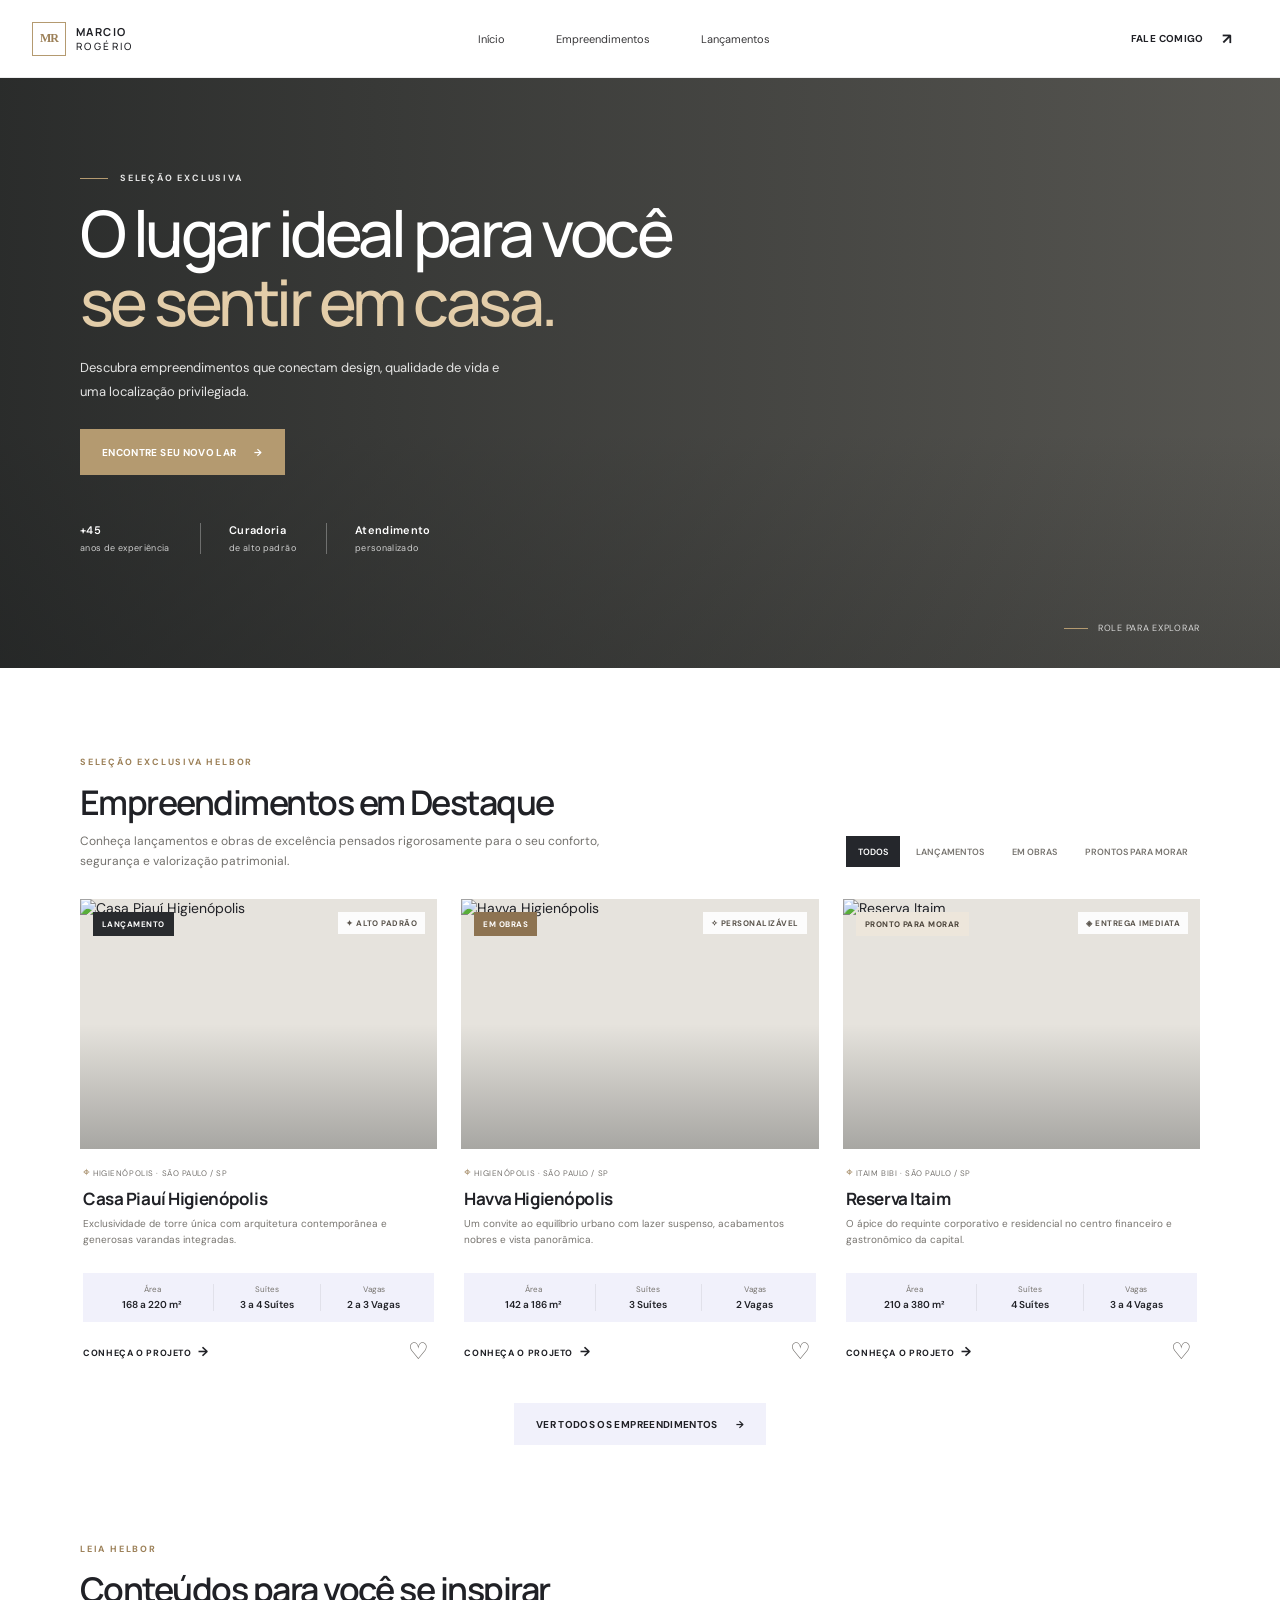
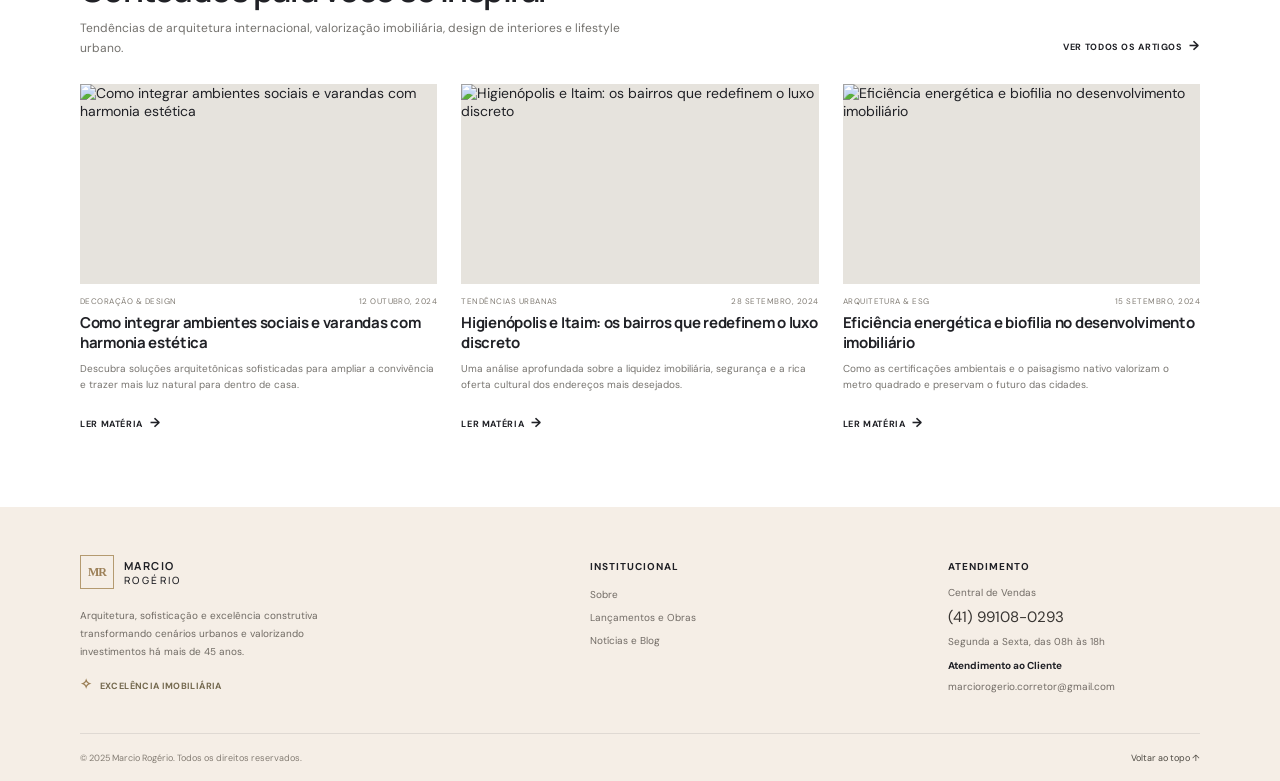
==== index.html @ 7b1092a2 "Site completo com Painel Elementor e Supabase" ====
<!doctype html>
<html lang="pt-BR">
  <head>
    <meta charset="UTF-8">
    <meta name="viewport" content="width=device-width, initial-scale=1">
    <meta name="theme-color" content="#f6f1eb">
    <meta name="description" content="Encontre seu próximo imóvel com Marcio Rogério. Empreendimentos selecionados em Higienópolis, Itaim Bibi e outras regiões de São Paulo.">
    <title>Marcio Rogério | Imóveis que combinam com você</title>
    <link rel="preconnect" href="https://fonts.googleapis.com">
    <link rel="preconnect" href="https://fonts.gstatic.com" crossorigin>
    <link rel="preconnect" href="https://images.unsplash.com">
    <link href="https://fonts.googleapis.com/css2?family=DM+Sans:wght@400;500;600;700&family=Manrope:wght@400;500;600;700;800&display=swap" rel="stylesheet">
    <link rel="stylesheet" href="styles.css">
  </head>
  <body>
    <header class="site-header">
      <div class="header-inner">
        <a class="wordmark" href="#inicio" aria-label="Marcio Rogério — página inicial">
          <span class="wordmark-mark" aria-hidden="true">MR</span>
          <span class="wordmark-name">MARCIO <strong>ROGÉRIO</strong></span>
        </a>
        <button class="menu-toggle" type="button" aria-expanded="false" aria-controls="primary-navigation" aria-label="Abrir menu">
          <span></span><span></span>
        </button>
        <nav class="primary-navigation" id="primary-navigation" aria-label="Navegação principal">
          <a href="#inicio">Início</a>
          <a href="#empreendimentos">Empreendimentos</a>
          <a href="#empreendimentos" data-filter-nav="lancamento">Lançamentos</a>
        </nav>
        <a class="button button-small header-cta" href="https://wa.me/5541991080293" target="_blank" rel="noreferrer">Fale comigo <span aria-hidden="true">↗</span></a>
      </div>
    </header>

    <main>
      <section class="hero" id="inicio" aria-labelledby="hero-title">
        <div class="hero-image" role="img" aria-label="Empreendimento residencial contemporâneo cercado por jardins"></div>
        <div class="hero-shade"></div>
        <div class="hero-content page-width">
          <p class="eyebrow eyebrow-light"><span class="eyebrow-line"></span> SELEÇÃO EXCLUSIVA</p>
          <h1 id="hero-title">O lugar ideal para você <em>se sentir em casa.</em></h1>
          <p class="hero-copy">Descubra empreendimentos que conectam design, qualidade de vida e uma localização privilegiada.</p>
          <a class="button button-gold" href="#empreendimentos">Encontre seu novo lar <span aria-hidden="true">→</span></a>
          <div class="hero-highlights" aria-label="Destaques">
            <span><strong>+45</strong> anos de experiência</span>
            <span><strong>Curadoria</strong> de alto padrão</span>
            <span><strong>Atendimento</strong> personalizado</span>
          </div>
        </div>
        <a class="scroll-cue" href="#empreendimentos"><span></span> Role para explorar</a>
      </section>

      <section class="projects-section section page-width" id="empreendimentos" aria-labelledby="projects-title">
        <div class="section-heading projects-heading">
          <div>
            <p class="eyebrow">SELEÇÃO EXCLUSIVA HELBOR</p>
            <h2 id="projects-title">Empreendimentos em Destaque</h2>
            <p class="section-intro">Conheça lançamentos e obras de excelência pensados rigorosamente para o seu conforto, segurança e valorização patrimonial.</p>
          </div>
          <div class="filter-list" role="group" aria-label="Filtrar empreendimentos">
            <button class="filter-button is-active" type="button" data-filter="todos" aria-pressed="true">Todos</button>
            <button class="filter-button" type="button" data-filter="lancamento" aria-pressed="false">Lançamentos</button>
            <button class="filter-button" type="button" data-filter="obras" aria-pressed="false">Em obras</button>
            <button class="filter-button" type="button" data-filter="pronto" aria-pressed="false">Prontos para morar</button>
          </div>
        </div>

        <div class="project-grid">
          <article class="project-card" data-status="lancamento">
            <a class="project-image-link" href="https://wa.me/5541991080293?text=Quero%20saber%20mais%20sobre%20o%20Casa%20Piaui%20Higienopolis" target="_blank" rel="noreferrer" aria-label="Saiba mais sobre Casa Piauí Higienópolis">
              <img src="https://images.unsplash.com/photo-1545324418-cc1a3fa10c00?auto=format&fit=crop&w=1000&q=85" alt="Fachada de edifício residencial contemporâneo com jardins" loading="lazy">
              <span class="status-tag">Lançamento</span>
              <span class="image-note">✦ Alto padrão</span>
            </a>
            <div class="project-info">
              <p class="location"><span aria-hidden="true">⌖</span> HIGIENÓPOLIS · SÃO PAULO / SP</p>
              <h3>Casa Piauí Higienópolis</h3>
              <p class="project-description">Exclusividade de torre única com arquitetura contemporânea e generosas varandas integradas.</p>
              <dl class="project-stats">
                <div><dt>Área</dt><dd>168 a 220 m²</dd></div>
                <div><dt>Suítes</dt><dd>3 a 4 Suítes</dd></div>
                <div><dt>Vagas</dt><dd>2 a 3 Vagas</dd></div>
              </dl>
              <div class="project-actions">
                <a href="https://wa.me/5541991080293?text=Quero%20conhecer%20o%20Casa%20Piaui%20Higienopolis" target="_blank" rel="noreferrer">Conheça o projeto <span aria-hidden="true">→</span></a>
                <button class="favorite-button" type="button" aria-label="Adicionar Casa Piauí Higienópolis aos favoritos" aria-pressed="false" data-favorite="piaui" data-name="Casa Piauí Higienópolis">♡</button>
              </div>
            </div>
          </article>

          <article class="project-card" data-status="obras">
            <a class="project-image-link" href="https://wa.me/5541991080293?text=Quero%20saber%20mais%20sobre%20o%20Havva%20Higienopolis" target="_blank" rel="noreferrer" aria-label="Saiba mais sobre Havva Higienópolis">
              <img src="https://images.unsplash.com/photo-1486406146926-c627a92ad1ab?auto=format&fit=crop&w=1000&q=85" alt="Edifício residencial de linhas modernas" loading="lazy">
              <span class="status-tag status-tag-dark">Em obras</span>
              <span class="image-note">✧ Personalizável</span>
            </a>
            <div class="project-info">
              <p class="location"><span aria-hidden="true">⌖</span> HIGIENÓPOLIS · SÃO PAULO / SP</p>
              <h3>Havva Higienópolis</h3>
              <p class="project-description">Um convite ao equilíbrio urbano com lazer suspenso, acabamentos nobres e vista panorâmica.</p>
              <dl class="project-stats">
                <div><dt>Área</dt><dd>142 a 186 m²</dd></div>
                <div><dt>Suítes</dt><dd>3 Suítes</dd></div>
                <div><dt>Vagas</dt><dd>2 Vagas</dd></div>
              </dl>
              <div class="project-actions">
                <a href="https://wa.me/5541991080293?text=Quero%20conhecer%20o%20Havva%20Higienopolis" target="_blank" rel="noreferrer">Conheça o projeto <span aria-hidden="true">→</span></a>
                <button class="favorite-button" type="button" aria-label="Adicionar Havva Higienópolis aos favoritos" aria-pressed="false" data-favorite="havva" data-name="Havva Higienópolis">♡</button>
              </div>
            </div>
          </article>

          <article class="project-card" data-status="pronto">
            <a class="project-image-link" href="https://wa.me/5541991080293?text=Quero%20saber%20mais%20sobre%20o%20Reserva%20Itaim" target="_blank" rel="noreferrer" aria-label="Saiba mais sobre Reserva Itaim">
              <img src="https://images.unsplash.com/photo-1448630360428-65456885c650?auto=format&fit=crop&w=1000&q=85" alt="Arquitetura contemporânea de edifícios residenciais" loading="lazy">
              <span class="status-tag status-tag-light">Pronto para morar</span>
              <span class="image-note">◈ Entrega imediata</span>
            </a>
            <div class="project-info">
              <p class="location"><span aria-hidden="true">⌖</span> ITAIM BIBI · SÃO PAULO / SP</p>
              <h3>Reserva Itaim</h3>
              <p class="project-description">O ápice do requinte corporativo e residencial no centro financeiro e gastronômico da capital.</p>
              <dl class="project-stats">
                <div><dt>Área</dt><dd>210 a 380 m²</dd></div>
                <div><dt>Suítes</dt><dd>4 Suítes</dd></div>
                <div><dt>Vagas</dt><dd>3 a 4 Vagas</dd></div>
              </dl>
              <div class="project-actions">
                <a href="https://wa.me/5541991080293?text=Quero%20conhecer%20o%20Reserva%20Itaim" target="_blank" rel="noreferrer">Conheça o projeto <span aria-hidden="true">→</span></a>
                <button class="favorite-button" type="button" aria-label="Adicionar Reserva Itaim aos favoritos" aria-pressed="false" data-favorite="reserva" data-name="Reserva Itaim">♡</button>
              </div>
            </div>
          </article>
        </div>
        <div class="centered-action">
          <a class="button button-pale" href="https://wa.me/5541991080293?text=Quero%20conhecer%20outros%20empreendimentos" target="_blank" rel="noreferrer">Ver todos os empreendimentos <span aria-hidden="true">→</span></a>
        </div>
      </section>

      <section class="editorial-section section page-width" id="conteudos" aria-labelledby="editorial-title">
        <div class="section-heading editorial-heading">
          <div>
            <p class="eyebrow">LEIA HELBOR</p>
            <h2 id="editorial-title">Conteúdos para você se inspirar</h2>
            <p class="section-intro">Tendências de arquitetura internacional, valorização imobiliária, design de interiores e lifestyle urbano.</p>
          </div>
          <a class="text-link" href="#contato">Ver todos os artigos <span aria-hidden="true">→</span></a>
        </div>
        <div class="article-grid">
          <article class="article-card">
            <a class="article-image" href="#contato" aria-label="Leia sobre integração de ambientes">
              <img src="https://images.unsplash.com/photo-1600607687939-ce8a6c25118c?auto=format&fit=crop&w=1000&q=85" alt="Sala de estar elegante e integrada à área externa" loading="lazy">
            </a>
            <div class="article-meta"><span>Decoração &amp; design</span><time datetime="2024-10-12">12 outubro, 2024</time></div>
            <h3><a href="#contato">Como integrar ambientes sociais e varandas com harmonia estética</a></h3>
            <p>Descubra soluções arquitetônicas sofisticadas para ampliar a convivência e trazer mais luz natural para dentro de casa.</p>
            <a class="article-link" href="#contato">Ler matéria <span aria-hidden="true">→</span></a>
          </article>
          <article class="article-card">
            <a class="article-image" href="#contato" aria-label="Leia sobre os bairros de Higienópolis e Itaim">
              <img src="https://images.unsplash.com/photo-1449824913935-59a10b8d2000?auto=format&fit=crop&w=1000&q=85" alt="Rua arborizada em um bairro urbano" loading="lazy">
            </a>
            <div class="article-meta"><span>Tendências urbanas</span><time datetime="2024-09-28">28 setembro, 2024</time></div>
            <h3><a href="#contato">Higienópolis e Itaim: os bairros que redefinem o luxo discreto</a></h3>
            <p>Uma análise aprofundada sobre a liquidez imobiliária, segurança e a rica oferta cultural dos endereços mais desejados.</p>
            <a class="article-link" href="#contato">Ler matéria <span aria-hidden="true">→</span></a>
          </article>
          <article class="article-card">
            <a class="article-image" href="#contato" aria-label="Leia sobre eficiência energética e biofilia">
              <img src="https://images.unsplash.com/photo-1600566753086-00f18fb6b3ea?auto=format&fit=crop&w=1000&q=85" alt="Detalhes de arquitetura contemporânea com materiais naturais" loading="lazy">
            </a>
            <div class="article-meta"><span>Arquitetura &amp; ESG</span><time datetime="2024-09-15">15 setembro, 2024</time></div>
            <h3><a href="#contato">Eficiência energética e biofilia no desenvolvimento imobiliário</a></h3>
            <p>Como as certificações ambientais e o paisagismo nativo valorizam o metro quadrado e preservam o futuro das cidades.</p>
            <a class="article-link" href="#contato">Ler matéria <span aria-hidden="true">→</span></a>
          </article>
        </div>
      </section>
    </main>

    <footer class="site-footer" id="contato">
      <div class="footer-inner page-width">
        <div class="footer-about">
          <a class="wordmark footer-wordmark" href="#inicio">
            <span class="wordmark-mark" aria-hidden="true">MR</span>
            <span class="wordmark-name">MARCIO <strong>ROGÉRIO</strong></span>
          </a>
          <p>Arquitetura, sofisticação e excelência construtiva transformando cenários urbanos e valorizando investimentos há mais de 45 anos.</p>
          <span class="excellence"><span aria-hidden="true">✧</span> Excelência imobiliária</span>
        </div>
        <div class="footer-column">
          <h2>Institucional</h2>
          <a href="#inicio">Sobre</a>
          <a href="#empreendimentos">Lançamentos e Obras</a>
          <a href="#conteudos">Notícias e Blog</a>
        </div>
        <div class="footer-column footer-contact">
          <h2>Atendimento</h2>
          <span>Central de Vendas</span>
          <a class="phone-link" href="tel:+5541991080293">(41) 99108-0293</a>
          <span>Segunda a Sexta, das 08h às 18h</span>
          <strong>Atendimento ao Cliente</strong>
          <a href="mailto:marciorogerio.corretor@gmail.com">marciorogerio.corretor@gmail.com</a>
        </div>
      </div>
      <div class="footer-bottom page-width">
        <span>© 2025 Marcio Rogério. Todos os direitos reservados.</span>
        <a href="#inicio">Voltar ao topo ↑</a>
      </div>
    </footer>
    <script src="data.js"></script>
    <script src="script.js"></script>
  </body>
</html>
---- styles.css ----
:root {
  color-scheme: light;
  --ink: #202126;
  --muted: #73716d;
  --gold: #b49a70;
  --gold-dark: #9c8058;
  --paper: #fff;
  --cream: #f5eee6;
  --pale-blue: #f1f1fb;
  --serif: Georgia, "Times New Roman", serif;
  --sans: "DM Sans", Arial, sans-serif;
  --display: "Manrope", "DM Sans", Arial, sans-serif;
}

* { box-sizing: border-box; }

html { scroll-behavior: smooth; scroll-padding-top: 86px; }

body {
  margin: 0;
  background: var(--paper);
  color: var(--ink);
  font-family: var(--sans);
  font-size: 14px;
  -webkit-font-smoothing: antialiased;
}

img { display: block; width: 100%; }
a { color: inherit; text-decoration: none; }
button { font: inherit; }

.page-width { width: min(1120px, calc(100% - 64px)); margin-inline: auto; }

.site-header {
  position: sticky;
  z-index: 20;
  top: 0;
  height: 78px;
  background: rgba(255, 255, 255, .96);
  border-bottom: 1px solid rgba(32, 33, 38, .08);
  backdrop-filter: blur(14px);
}

.header-inner {
  width: min(1280px, calc(100% - 64px));
  height: 100%;
  margin: 0 auto;
  display: flex;
  align-items: center;
  justify-content: space-between;
  gap: 28px;
}

.wordmark { display: inline-flex; align-items: center; gap: 10px; flex-shrink: 0; }
.wordmark-mark {
  width: 34px;
  height: 34px;
  display: grid;
  place-items: center;
  border: 1px solid var(--gold);
  color: var(--gold-dark);
  font: 600 12px var(--serif);
  letter-spacing: -1px;
}
.wordmark-name { font: 700 11px var(--display); letter-spacing: .13em; }
.wordmark-name strong { display: block; font-size: 10px; font-weight: 500; letter-spacing: .24em; }

.primary-navigation { display: flex; align-items: center; gap: clamp(24px, 4vw, 56px); }
.primary-navigation a {
  color: #39383a;
  font-size: 11px;
  transition: color .2s ease;
}
.primary-navigation a:hover, .footer-column a:hover { color: var(--gold-dark); }

.button {
  min-height: 46px;
  display: inline-flex;
  align-items: center;
  justify-content: center;
  gap: 18px;
  padding: 0 22px;
  font-size: 10px;
  font-weight: 700;
  letter-spacing: .035em;
  text-transform: uppercase;
  transition: background .2s ease, transform .2s ease;
}
.button:hover { transform: translateY(-2px); }
.button-small { min-height: 36px; padding-inline: 16px; }
.button-small span { font-size: 15px; }
.button-gold { background: var(--gold); color: #fff; }
.button-gold:hover { background: var(--gold-dark); }
.button-pale { min-height: 42px; background: var(--pale-blue); color: var(--ink); }
.button-pale:hover { background: #e6e5f3; }
.menu-toggle { display: none; }

.hero {
  min-height: 590px;
  position: relative;
  display: flex;
  align-items: center;
  overflow: hidden;
  background: #5c5b56;
  color: #fff;
}
.hero-image, .hero-shade { position: absolute; inset: 0; }
.hero-image {
  background-image: url("https://images.unsplash.com/photo-1600585154340-be6161a56a0c?auto=format&fit=crop&w=2200&q=90");
  background-size: cover;
  background-position: center 54%;
  transform: scale(1.015);
}
.hero-shade {
  background: linear-gradient(90deg, rgba(20, 23, 24, .69) 0%, rgba(20, 23, 24, .41) 43%, rgba(20, 23, 24, .08) 100%),
    linear-gradient(0deg, rgba(15, 17, 18, .2), transparent 40%);
}
.hero-content { position: relative; z-index: 1; padding-block: 84px 104px; }
.eyebrow {
  margin: 0 0 14px;
  color: var(--gold-dark);
  font-size: 9px;
  font-weight: 700;
  letter-spacing: .2em;
  text-transform: uppercase;
}
.eyebrow-light { color: rgba(255, 255, 255, .88); display: flex; align-items: center; gap: 12px; }
.eyebrow-line { display: inline-block; width: 28px; height: 1px; background: var(--gold); }
.hero h1 {
  max-width: 610px;
  margin: 0;
  font: 500 clamp(42px, 5vw, 64px)/1.08 var(--display);
  letter-spacing: -.055em;
}
.hero h1 em { color: #e3cda9; font-style: normal; }
.hero-copy { max-width: 430px; margin: 20px 0 26px; color: rgba(255, 255, 255, .87); font-size: 13px; line-height: 1.8; }
.hero-highlights { display: flex; gap: 30px; margin-top: 48px; color: rgba(255, 255, 255, .76); font-size: 9px; letter-spacing: .04em; }
.hero-highlights span + span { padding-left: 28px; border-left: 1px solid rgba(255, 255, 255, .3); }
.hero-highlights strong { display: block; margin-bottom: 5px; color: #fff; font-size: 11px; font-weight: 600; }
.scroll-cue {
  position: absolute;
  right: max(32px, calc((100% - 1120px) / 2));
  bottom: 34px;
  display: flex;
  align-items: center;
  gap: 10px;
  color: rgba(255, 255, 255, .78);
  font-size: 9px;
  letter-spacing: .08em;
  text-transform: uppercase;
}
.scroll-cue span { width: 24px; height: 1px; background: var(--gold); }

.section { padding-block: 88px; }
.section-heading { display: flex; align-items: end; justify-content: space-between; gap: 32px; }
.section-heading h2 { margin: 0; font: 600 clamp(26px, 3vw, 34px)/1.2 var(--display); letter-spacing: -.045em; }
.section-intro { max-width: 550px; margin: 9px 0 0; color: var(--muted); font-size: 12px; line-height: 1.65; }
.filter-list { display: flex; align-items: center; gap: 4px; padding-bottom: 4px; }
.filter-button {
  min-height: 31px;
  padding: 0 12px;
  border: 0;
  background: transparent;
  color: #77746f;
  cursor: pointer;
  font-size: 9px;
  font-weight: 600;
  text-transform: uppercase;
  white-space: nowrap;
}
.filter-button:hover { color: var(--ink); }
.filter-button.is-active { background: #25272c; color: #fff; }

.project-grid { display: grid; grid-template-columns: repeat(3, minmax(0, 1fr)); gap: 24px; margin-top: 28px; }
.project-card { min-width: 0; }
.project-card[hidden] { display: none; }
.project-image-link {
  height: 250px;
  position: relative;
  display: block;
  overflow: hidden;
  background: #e6e3dd;
}
.project-image-link::after { position: absolute; inset: 50% 0 0; content: ""; background: linear-gradient(0deg, rgba(14, 17, 19, .29), transparent); }
.project-image-link img { height: 100%; object-fit: cover; transition: transform .6s cubic-bezier(.2, .65, .3, 1); }
.project-image-link:hover img { transform: scale(1.055); }
.status-tag, .image-note { position: absolute; z-index: 1; top: 13px; font-size: 8px; font-weight: 700; letter-spacing: .06em; text-transform: uppercase; }
.status-tag { left: 13px; padding: 7px 9px; background: #292b2e; color: #fff; }
.status-tag-dark { background: #8d7351; }
.status-tag-light { background: #ede6db; color: #4a433a; }
.image-note { right: 12px; padding: 6px 8px; background: rgba(255,255,255,.9); color: #5b554d; }
.project-info { padding: 15px 3px 0; }
.location { margin: 0 0 7px; color: #76736f; font-size: 8px; letter-spacing: .07em; }
.location span { color: var(--gold-dark); font-size: 12px; }
.project-info h3 { margin: 0; font: 700 17px var(--display); letter-spacing: -.025em; }
.project-description { min-height: 42px; margin: 6px 0 15px; color: #77746f; font-size: 10px; line-height: 1.55; }
.project-stats { display: grid; grid-template-columns: 1.15fr 1fr 1fr; margin: 0; padding: 11px 8px; background: var(--pale-blue); text-align: center; }
.project-stats div + div { border-left: 1px solid rgba(32,33,38,.08); }
.project-stats dt { margin-bottom: 4px; color: #77746f; font-size: 8px; }
.project-stats dd { margin: 0; font-size: 10px; font-weight: 600; }
.project-actions { display: flex; align-items: center; justify-content: space-between; margin-top: 13px; }
.project-actions a, .article-link, .text-link { font-size: 9px; font-weight: 700; letter-spacing: .07em; text-transform: uppercase; }
.project-actions a span, .article-link span, .text-link span { padding-left: 4px; font-size: 13px; }
.favorite-button { width: 32px; height: 32px; border: 0; background: transparent; color: #66625e; cursor: pointer; font-size: 23px; line-height: 1; }
.favorite-button[aria-pressed="true"] { color: #a25c50; }
.centered-action { display: flex; justify-content: center; margin-top: 36px; }

.editorial-section { padding-top: 10px; padding-bottom: 76px; }
.editorial-heading { align-items: end; margin-bottom: 25px; }
.text-link { flex: 0 0 auto; padding-bottom: 5px; }
.article-grid { display: grid; grid-template-columns: repeat(3, minmax(0, 1fr)); gap: 24px; }
.article-image { height: 200px; display: block; overflow: hidden; background: #e6e3dd; }
.article-image img { height: 100%; object-fit: cover; transition: transform .6s cubic-bezier(.2, .65, .3, 1); }
.article-image:hover img { transform: scale(1.05); }
.article-meta { display: flex; justify-content: space-between; gap: 12px; margin: 12px 0 7px; color: #817c74; font-size: 8px; letter-spacing: .06em; text-transform: uppercase; }
.article-card h3 { margin: 0; font: 700 15px/1.35 var(--display); letter-spacing: -.02em; }
.article-card > p { min-height: 39px; margin: 8px 0 10px; color: #77746f; font-size: 10px; line-height: 1.6; }
.article-link { display: inline-block; margin-top: 4px; }

.site-footer { background: var(--cream); }
.footer-inner { display: grid; grid-template-columns: 1.4fr .8fr 1fr; gap: 14%; padding-block: 48px 40px; }
.footer-about { max-width: 290px; }
.footer-wordmark { margin-bottom: 18px; }
.footer-about > p { margin: 0 0 14px; color: #6f6a63; font-size: 10px; line-height: 1.8; }
.excellence { color: #74694f; font-size: 9px; font-weight: 700; letter-spacing: .04em; text-transform: uppercase; }
.excellence span { margin-right: 5px; color: var(--gold-dark); font-size: 14px; }
.footer-column { display: flex; flex-direction: column; align-items: flex-start; gap: 10px; color: #716b65; font-size: 10px; }
.footer-column h2 { margin: 5px 0 5px; color: var(--ink); font: 700 10px var(--sans); letter-spacing: .1em; text-transform: uppercase; }
.footer-column a, .footer-column strong { font-size: 10px; }
.footer-contact { gap: 8px; }
.footer-contact strong { margin-top: 3px; color: var(--ink); }
.footer-contact .phone-link { color: #393633; font-size: 15px; }
.footer-bottom { min-height: 48px; display: flex; justify-content: space-between; align-items: center; border-top: 1px solid rgba(32,33,38,.1); color: #847d74; font-size: 9px; }
.footer-bottom a { color: #4d4942; }

@media (max-width: 900px) {
  .page-width, .header-inner { width: min(100% - 48px, 720px); }
  .hero { min-height: 550px; }
  .section { padding-block: 68px; }
  .section-heading { align-items: flex-start; flex-direction: column; gap: 20px; }
  .filter-list { max-width: 100%; overflow-x: auto; padding-bottom: 8px; }
  .project-grid, .article-grid { gap: 18px; }
  .project-image-link { height: 205px; }
  .project-info h3 { font-size: 15px; }
  .project-stats { grid-template-columns: 1fr; gap: 7px; text-align: left; }
  .project-stats div { display: flex; justify-content: space-between; gap: 8px; }
  .project-stats div + div { border: 0; }
  .project-stats dt, .project-stats dd { margin: 0; font-size: 9px; }
  .article-image { height: 160px; }
  .footer-inner { gap: 8%; }
}

@media (max-width: 620px) {
  html { scroll-padding-top: 70px; }
  .page-width, .header-inner { width: calc(100% - 40px); }
  .site-header { height: 68px; }
  .header-inner { gap: 12px; }
  .wordmark-mark { width: 31px; height: 31px; }
  .wordmark-name { font-size: 10px; }
  .wordmark-name strong { font-size: 9px; }
  .menu-toggle {
    width: 38px;
    height: 38px;
    display: flex;
    flex-direction: column;
    justify-content: center;
    gap: 6px;
    margin-left: auto;
    padding: 8px;
    border: 1px solid #e8e4de;
    background: transparent;
    cursor: pointer;
  }
  .menu-toggle span { height: 1px; width: 100%; background: var(--ink); }
  .primary-navigation {
    position: absolute;
    top: 68px;
    left: 0;
    right: 0;
    display: none;
    flex-direction: column;
    align-items: stretch;
    gap: 0;
    padding: 8px 20px 18px;
    background: #fff;
    border-bottom: 1px solid #ece8e2;
  }
  .primary-navigation.is-open { display: flex; }
  .primary-navigation a { padding: 13px 0; border-top: 1px solid #f0ede8; }
  .header-cta { min-height: 34px; padding-inline: 11px; font-size: 8px; }
  .hero { min-height: 600px; align-items: flex-end; }
  .hero-image { background-position: 58% center; }
  .hero-shade { background: linear-gradient(0deg, rgba(20,23,24,.82), rgba(20,23,24,.29) 78%, rgba(20,23,24,.1)); }
  .hero-content { padding-block: 0 105px; }
  .hero h1 { font-size: clamp(40px, 11vw, 54px); }
  .hero-copy { max-width: 340px; font-size: 12px; }
  .hero-highlights { gap: 12px; margin-top: 32px; }
  .hero-highlights span { font-size: 8px; }
  .hero-highlights span + span { padding-left: 12px; }
  .hero-highlights strong { font-size: 9px; }
  .scroll-cue { display: none; }
  .section { padding-block: 58px; }
  .section-heading h2 { font-size: 27px; }
  .section-intro { font-size: 11px; }
  .filter-list { width: calc(100vw - 20px); margin-right: -20px; }
  .project-grid, .article-grid { grid-template-columns: 1fr; gap: 34px; }
  .project-image-link { height: clamp(220px, 65vw, 340px); }
  .project-info h3 { font-size: 18px; }
  .project-description { min-height: 0; }
  .project-stats { grid-template-columns: repeat(3, minmax(0, 1fr)); text-align: center; }
  .project-stats div { display: block; }
  .project-stats div + div { border-left: 1px solid rgba(32,33,38,.08); }
  .project-stats dt { margin-bottom: 4px; }
  .article-image { height: clamp(220px, 62vw, 340px); }
  .article-card h3 { font-size: 17px; }
  .article-card > p { min-height: 0; font-size: 11px; }
  .editorial-section { padding-top: 4px; }
  .editorial-heading { gap: 13px; }
  .footer-inner { grid-template-columns: 1fr 1fr; gap: 32px 20px; padding-block: 40px 30px; }
  .footer-about { grid-column: 1 / -1; max-width: 360px; }
  .footer-contact { grid-column: 1 / -1; }
  .footer-bottom { min-height: 58px; gap: 16px; font-size: 8px; }
}

@media (prefers-reduced-motion: reduce) {
  *, *::before, *::after { scroll-behavior: auto !important; transition-duration: .01ms !important; }
}
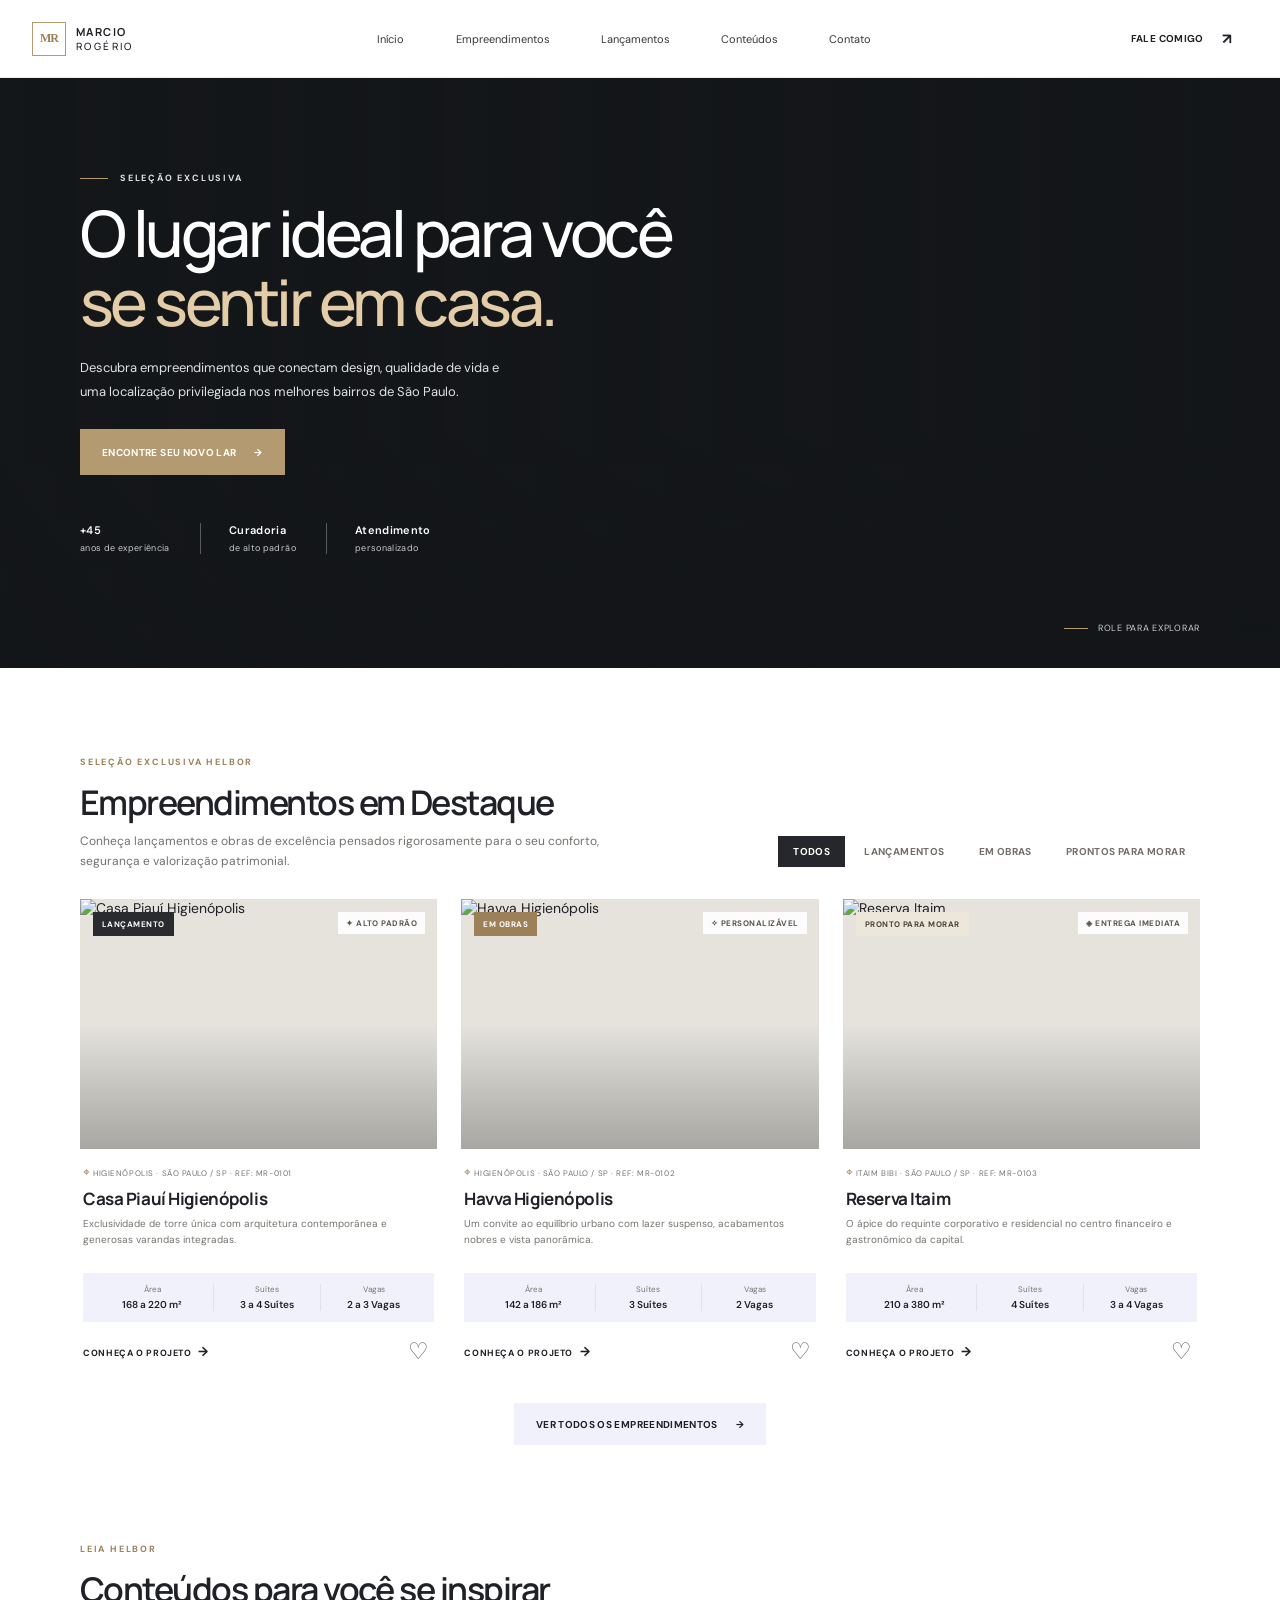
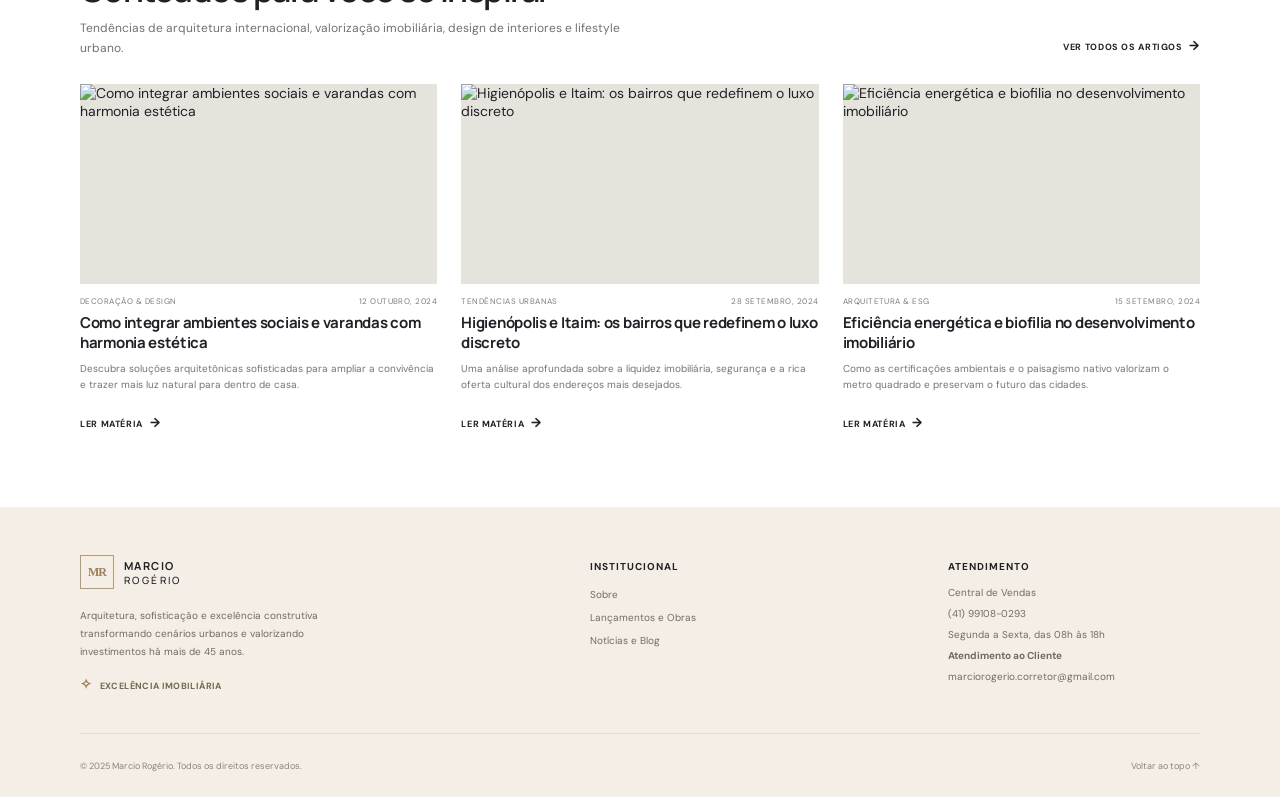
==== commit 34ba339b: "Atualizacao do site e painel administrativo" ====
--- a/index.html
+++ b/index.html
@@ -11,6 +11,8 @@
     <link rel="preconnect" href="https://images.unsplash.com">
     <link href="https://fonts.googleapis.com/css2?family=DM+Sans:wght@400;500;600;700&family=Manrope:wght@400;500;600;700;800&display=swap" rel="stylesheet">
     <link rel="stylesheet" href="styles.css">
+    <!-- CSS Custom Properties Injetadas Dinamicamente -->
+    <style id="mrj-dynamic-theme"></style>
   </head>
   <body>
     <header class="site-header">
@@ -26,21 +28,26 @@
           <a href="#inicio">Início</a>
           <a href="#empreendimentos">Empreendimentos</a>
           <a href="#empreendimentos" data-filter-nav="lancamento">Lançamentos</a>
+          <a href="#conteudos">Conteúdos</a>
+          <a href="#contato">Contato</a>
         </nav>
         <a class="button button-small header-cta" href="https://wa.me/5541991080293" target="_blank" rel="noreferrer">Fale comigo <span aria-hidden="true">↗</span></a>
       </div>
     </header>
 
     <main>
+      <!-- HERO MULTIMÍDIA COM SUPORTE A IMAGEM, VÍDEO LOCAL E YOUTUBE/VIMEO -->
       <section class="hero" id="inicio" aria-labelledby="hero-title">
-        <div class="hero-image" role="img" aria-label="Empreendimento residencial contemporâneo cercado por jardins"></div>
-        <div class="hero-shade"></div>
+        <div class="hero-media-container" id="hero-media-container">
+          <div class="hero-image" id="hero-image" role="img" aria-label="Fachada de empreendimento de alto padrão"></div>
+        </div>
+        <div class="hero-shade" id="hero-shade"></div>
         <div class="hero-content page-width">
-          <p class="eyebrow eyebrow-light"><span class="eyebrow-line"></span> SELEÇÃO EXCLUSIVA</p>
+          <p class="eyebrow eyebrow-light"><span class="eyebrow-line"></span> <span id="hero-eyebrow-text">SELEÇÃO EXCLUSIVA</span></p>
           <h1 id="hero-title">O lugar ideal para você <em>se sentir em casa.</em></h1>
-          <p class="hero-copy">Descubra empreendimentos que conectam design, qualidade de vida e uma localização privilegiada.</p>
-          <a class="button button-gold" href="#empreendimentos">Encontre seu novo lar <span aria-hidden="true">→</span></a>
-          <div class="hero-highlights" aria-label="Destaques">
+          <p class="hero-copy" id="hero-copy">Descubra empreendimentos que conectam design, qualidade de vida e uma localização privilegiada.</p>
+          <a class="button button-gold" id="hero-cta-btn" href="#empreendimentos">Encontre seu novo lar <span aria-hidden="true">→</span></a>
+          <div class="hero-highlights" id="hero-highlights" aria-label="Destaques">
             <span><strong>+45</strong> anos de experiência</span>
             <span><strong>Curadoria</strong> de alto padrão</span>
             <span><strong>Atendimento</strong> personalizado</span>
@@ -64,75 +71,11 @@
           </div>
         </div>
 
-        <div class="project-grid">
-          <article class="project-card" data-status="lancamento">
-            <a class="project-image-link" href="https://wa.me/5541991080293?text=Quero%20saber%20mais%20sobre%20o%20Casa%20Piaui%20Higienopolis" target="_blank" rel="noreferrer" aria-label="Saiba mais sobre Casa Piauí Higienópolis">
-              <img src="https://images.unsplash.com/photo-1545324418-cc1a3fa10c00?auto=format&fit=crop&w=1000&q=85" alt="Fachada de edifício residencial contemporâneo com jardins" loading="lazy">
-              <span class="status-tag">Lançamento</span>
-              <span class="image-note">✦ Alto padrão</span>
-            </a>
-            <div class="project-info">
-              <p class="location"><span aria-hidden="true">⌖</span> HIGIENÓPOLIS · SÃO PAULO / SP</p>
-              <h3>Casa Piauí Higienópolis</h3>
-              <p class="project-description">Exclusividade de torre única com arquitetura contemporânea e generosas varandas integradas.</p>
-              <dl class="project-stats">
-                <div><dt>Área</dt><dd>168 a 220 m²</dd></div>
-                <div><dt>Suítes</dt><dd>3 a 4 Suítes</dd></div>
-                <div><dt>Vagas</dt><dd>2 a 3 Vagas</dd></div>
-              </dl>
-              <div class="project-actions">
-                <a href="https://wa.me/5541991080293?text=Quero%20conhecer%20o%20Casa%20Piaui%20Higienopolis" target="_blank" rel="noreferrer">Conheça o projeto <span aria-hidden="true">→</span></a>
-                <button class="favorite-button" type="button" aria-label="Adicionar Casa Piauí Higienópolis aos favoritos" aria-pressed="false" data-favorite="piaui" data-name="Casa Piauí Higienópolis">♡</button>
-              </div>
-            </div>
-          </article>
-
-          <article class="project-card" data-status="obras">
-            <a class="project-image-link" href="https://wa.me/5541991080293?text=Quero%20saber%20mais%20sobre%20o%20Havva%20Higienopolis" target="_blank" rel="noreferrer" aria-label="Saiba mais sobre Havva Higienópolis">
-              <img src="https://images.unsplash.com/photo-1486406146926-c627a92ad1ab?auto=format&fit=crop&w=1000&q=85" alt="Edifício residencial de linhas modernas" loading="lazy">
-              <span class="status-tag status-tag-dark">Em obras</span>
-              <span class="image-note">✧ Personalizável</span>
-            </a>
-            <div class="project-info">
-              <p class="location"><span aria-hidden="true">⌖</span> HIGIENÓPOLIS · SÃO PAULO / SP</p>
-              <h3>Havva Higienópolis</h3>
-              <p class="project-description">Um convite ao equilíbrio urbano com lazer suspenso, acabamentos nobres e vista panorâmica.</p>
-              <dl class="project-stats">
-                <div><dt>Área</dt><dd>142 a 186 m²</dd></div>
-                <div><dt>Suítes</dt><dd>3 Suítes</dd></div>
-                <div><dt>Vagas</dt><dd>2 Vagas</dd></div>
-              </dl>
-              <div class="project-actions">
-                <a href="https://wa.me/5541991080293?text=Quero%20conhecer%20o%20Havva%20Higienopolis" target="_blank" rel="noreferrer">Conheça o projeto <span aria-hidden="true">→</span></a>
-                <button class="favorite-button" type="button" aria-label="Adicionar Havva Higienópolis aos favoritos" aria-pressed="false" data-favorite="havva" data-name="Havva Higienópolis">♡</button>
-              </div>
-            </div>
-          </article>
-
-          <article class="project-card" data-status="pronto">
-            <a class="project-image-link" href="https://wa.me/5541991080293?text=Quero%20saber%20mais%20sobre%20o%20Reserva%20Itaim" target="_blank" rel="noreferrer" aria-label="Saiba mais sobre Reserva Itaim">
-              <img src="https://images.unsplash.com/photo-1448630360428-65456885c650?auto=format&fit=crop&w=1000&q=85" alt="Arquitetura contemporânea de edifícios residenciais" loading="lazy">
-              <span class="status-tag status-tag-light">Pronto para morar</span>
-              <span class="image-note">◈ Entrega imediata</span>
-            </a>
-            <div class="project-info">
-              <p class="location"><span aria-hidden="true">⌖</span> ITAIM BIBI · SÃO PAULO / SP</p>
-              <h3>Reserva Itaim</h3>
-              <p class="project-description">O ápice do requinte corporativo e residencial no centro financeiro e gastronômico da capital.</p>
-              <dl class="project-stats">
-                <div><dt>Área</dt><dd>210 a 380 m²</dd></div>
-                <div><dt>Suítes</dt><dd>4 Suítes</dd></div>
-                <div><dt>Vagas</dt><dd>3 a 4 Vagas</dd></div>
-              </dl>
-              <div class="project-actions">
-                <a href="https://wa.me/5541991080293?text=Quero%20conhecer%20o%20Reserva%20Itaim" target="_blank" rel="noreferrer">Conheça o projeto <span aria-hidden="true">→</span></a>
-                <button class="favorite-button" type="button" aria-label="Adicionar Reserva Itaim aos favoritos" aria-pressed="false" data-favorite="reserva" data-name="Reserva Itaim">♡</button>
-              </div>
-            </div>
-          </article>
+        <div class="project-grid" id="projects-container">
+          <!-- Renderizado dinamicamente via script.js -->
         </div>
         <div class="centered-action">
-          <a class="button button-pale" href="https://wa.me/5541991080293?text=Quero%20conhecer%20outros%20empreendimentos" target="_blank" rel="noreferrer">Ver todos os empreendimentos <span aria-hidden="true">→</span></a>
+          <a class="button button-pale" id="btn-more-projects" href="https://wa.me/5541991080293?text=Quero%20conhecer%20outros%20empreendimentos" target="_blank" rel="noreferrer">Ver todos os empreendimentos <span aria-hidden="true">→</span></a>
         </div>
       </section>
 
@@ -145,34 +88,8 @@
           </div>
           <a class="text-link" href="#contato">Ver todos os artigos <span aria-hidden="true">→</span></a>
         </div>
-        <div class="article-grid">
-          <article class="article-card">
-            <a class="article-image" href="#contato" aria-label="Leia sobre integração de ambientes">
-              <img src="https://images.unsplash.com/photo-1600607687939-ce8a6c25118c?auto=format&fit=crop&w=1000&q=85" alt="Sala de estar elegante e integrada à área externa" loading="lazy">
-            </a>
-            <div class="article-meta"><span>Decoração &amp; design</span><time datetime="2024-10-12">12 outubro, 2024</time></div>
-            <h3><a href="#contato">Como integrar ambientes sociais e varandas com harmonia estética</a></h3>
-            <p>Descubra soluções arquitetônicas sofisticadas para ampliar a convivência e trazer mais luz natural para dentro de casa.</p>
-            <a class="article-link" href="#contato">Ler matéria <span aria-hidden="true">→</span></a>
-          </article>
-          <article class="article-card">
-            <a class="article-image" href="#contato" aria-label="Leia sobre os bairros de Higienópolis e Itaim">
-              <img src="https://images.unsplash.com/photo-1449824913935-59a10b8d2000?auto=format&fit=crop&w=1000&q=85" alt="Rua arborizada em um bairro urbano" loading="lazy">
-            </a>
-            <div class="article-meta"><span>Tendências urbanas</span><time datetime="2024-09-28">28 setembro, 2024</time></div>
-            <h3><a href="#contato">Higienópolis e Itaim: os bairros que redefinem o luxo discreto</a></h3>
-            <p>Uma análise aprofundada sobre a liquidez imobiliária, segurança e a rica oferta cultural dos endereços mais desejados.</p>
-            <a class="article-link" href="#contato">Ler matéria <span aria-hidden="true">→</span></a>
-          </article>
-          <article class="article-card">
-            <a class="article-image" href="#contato" aria-label="Leia sobre eficiência energética e biofilia">
-              <img src="https://images.unsplash.com/photo-1600566753086-00f18fb6b3ea?auto=format&fit=crop&w=1000&q=85" alt="Detalhes de arquitetura contemporânea com materiais naturais" loading="lazy">
-            </a>
-            <div class="article-meta"><span>Arquitetura &amp; ESG</span><time datetime="2024-09-15">15 setembro, 2024</time></div>
-            <h3><a href="#contato">Eficiência energética e biofilia no desenvolvimento imobiliário</a></h3>
-            <p>Como as certificações ambientais e o paisagismo nativo valorizam o metro quadrado e preservam o futuro das cidades.</p>
-            <a class="article-link" href="#contato">Ler matéria <span aria-hidden="true">→</span></a>
-          </article>
+        <div class="article-grid" id="articles-container">
+          <!-- Renderizado dinamicamente via script.js -->
         </div>
       </section>
     </main>
@@ -199,7 +116,7 @@
           <a class="phone-link" href="tel:+5541991080293">(41) 99108-0293</a>
           <span>Segunda a Sexta, das 08h às 18h</span>
           <strong>Atendimento ao Cliente</strong>
-          <a href="mailto:marciorogerio.corretor@gmail.com">marciorogerio.corretor@gmail.com</a>
+          <a class="email-link" href="mailto:marciorogerio.corretor@gmail.com">marciorogerio.corretor@gmail.com</a>
         </div>
       </div>
       <div class="footer-bottom page-width">
@@ -207,6 +124,7 @@
         <a href="#inicio">Voltar ao topo ↑</a>
       </div>
     </footer>
+
     <script src="data.js"></script>
     <script src="script.js"></script>
   </body>
--- a/styles.css
+++ b/styles.css
@@ -1,11 +1,20 @@
 :root {
   color-scheme: light;
-  --ink: #202126;
-  --muted: #73716d;
-  --gold: #b49a70;
-  --gold-dark: #9c8058;
+  --primary-color: #b49a70;
+  --primary-hover: #9c8058;
+  --header-bg: rgba(255, 255, 255, 0.96);
+  --footer-bg: #f5eee6;
+  --text-primary: #202126;
+  --text-secondary: #73716d;
+  --hero-overlay-opacity: 0.45;
+
+  /* Aliases para compatibilidade */
+  --ink: var(--text-primary);
+  --muted: var(--text-secondary);
+  --gold: var(--primary-color);
+  --gold-dark: var(--primary-hover);
   --paper: #fff;
-  --cream: #f5eee6;
+  --cream: var(--footer-bg);
   --pale-blue: #f1f1fb;
   --serif: Georgia, "Times New Roman", serif;
   --sans: "DM Sans", Arial, sans-serif;
@@ -36,9 +45,10 @@
   z-index: 20;
   top: 0;
   height: 78px;
-  background: rgba(255, 255, 255, .96);
+  background: var(--header-bg);
   border-bottom: 1px solid rgba(32, 33, 38, .08);
   backdrop-filter: blur(14px);
+  transition: background 0.3s ease;
 }
 
 .header-inner {
@@ -95,27 +105,81 @@
 .button-pale:hover { background: #e6e5f3; }
 .menu-toggle { display: none; }
 
+/* ==========================================================================
+   HERO SECTION MULTIMÍDIA (IMAGEM, VÍDEO LOCAL OU EMBED YOUTUBE/VIMEO)
+   ========================================================================== */
 .hero {
   min-height: 590px;
   position: relative;
   display: flex;
   align-items: center;
   overflow: hidden;
-  background: #5c5b56;
+  background: #14161a;
   color: #fff;
 }
-.hero-image, .hero-shade { position: absolute; inset: 0; }
+
+.hero-media-container {
+  position: absolute;
+  inset: 0;
+  width: 100%;
+  height: 100%;
+  overflow: hidden;
+  z-index: 0;
+}
+
 .hero-image {
-  background-image: url("https://images.unsplash.com/photo-1600585154340-be6161a56a0c?auto=format&fit=crop&w=2200&q=90");
+  position: absolute;
+  inset: 0;
+  width: 100%;
+  height: 100%;
   background-size: cover;
   background-position: center 54%;
   transform: scale(1.015);
-}
+  transition: opacity 0.5s ease;
+}
+
+.hero-video {
+  position: absolute;
+  inset: 0;
+  width: 100%;
+  height: 100%;
+  object-fit: cover;
+  pointer-events: none;
+}
+
+.hero-embed-wrapper {
+  position: absolute;
+  inset: 0;
+  width: 100%;
+  height: 100%;
+  overflow: hidden;
+  pointer-events: none;
+}
+
+.hero-embed-wrapper iframe {
+  width: 100vw;
+  height: 56.25vw; /* 16:9 */
+  min-height: 100vh;
+  min-width: 177.77vh; /* 16:9 */
+  position: absolute;
+  top: 50%;
+  left: 50%;
+  transform: translate(-50%, -50%);
+  pointer-events: none;
+  border: none;
+}
+
 .hero-shade {
-  background: linear-gradient(90deg, rgba(20, 23, 24, .69) 0%, rgba(20, 23, 24, .41) 43%, rgba(20, 23, 24, .08) 100%),
-    linear-gradient(0deg, rgba(15, 17, 18, .2), transparent 40%);
-}
-.hero-content { position: relative; z-index: 1; padding-block: 84px 104px; }
+  position: absolute;
+  inset: 0;
+  background: linear-gradient(90deg, rgba(20, 23, 24, .75) 0%, rgba(20, 23, 24, .45) 43%, rgba(20, 23, 24, .15) 100%),
+    linear-gradient(0deg, rgba(15, 17, 18, .3), transparent 40%);
+  opacity: var(--hero-overlay-opacity, 0.45);
+  transition: opacity 0.3s ease;
+  z-index: 1;
+}
+
+.hero-content { position: relative; z-index: 2; padding-block: 84px 104px; }
 .eyebrow {
   margin: 0 0 14px;
   color: var(--gold-dark);
@@ -148,9 +212,13 @@
   font-size: 9px;
   letter-spacing: .08em;
   text-transform: uppercase;
+  z-index: 2;
 }
 .scroll-cue span { width: 24px; height: 1px; background: var(--gold); }
 
+/* ==========================================================================
+   SEÇÕES & CARDS DE IMÓVEIS
+   ========================================================================== */
 .section { padding-block: 88px; }
 .section-heading { display: flex; align-items: end; justify-content: space-between; gap: 32px; }
 .section-heading h2 { margin: 0; font: 600 clamp(26px, 3vw, 34px)/1.2 var(--display); letter-spacing: -.045em; }
@@ -158,15 +226,16 @@
 .filter-list { display: flex; align-items: center; gap: 4px; padding-bottom: 4px; }
 .filter-button {
   min-height: 31px;
-  padding: 0 12px;
-  border: 0;
+  padding: 0 14px;
   background: transparent;
-  color: #77746f;
+  border: 1px solid transparent;
+  color: #726e68;
+  font-size: 10px;
+  font-weight: 700;
+  letter-spacing: .04em;
+  text-transform: uppercase;
   cursor: pointer;
-  font-size: 9px;
-  font-weight: 600;
-  text-transform: uppercase;
-  white-space: nowrap;
+  transition: all .2s ease;
 }
 .filter-button:hover { color: var(--ink); }
 .filter-button.is-active { background: #25272c; color: #fff; }
@@ -186,7 +255,7 @@
 .project-image-link:hover img { transform: scale(1.055); }
 .status-tag, .image-note { position: absolute; z-index: 1; top: 13px; font-size: 8px; font-weight: 700; letter-spacing: .06em; text-transform: uppercase; }
 .status-tag { left: 13px; padding: 7px 9px; background: #292b2e; color: #fff; }
-.status-tag-dark { background: #8d7351; }
+.status-tag-dark { background: var(--gold-dark); }
 .status-tag-light { background: #ede6db; color: #4a433a; }
 .image-note { right: 12px; padding: 6px 8px; background: rgba(255,255,255,.9); color: #5b554d; }
 .project-info { padding: 15px 3px 0; }
@@ -205,6 +274,9 @@
 .favorite-button[aria-pressed="true"] { color: #a25c50; }
 .centered-action { display: flex; justify-content: center; margin-top: 36px; }
 
+/* ==========================================================================
+   BLOG / ARTIGOS
+   ========================================================================== */
 .editorial-section { padding-top: 10px; padding-bottom: 76px; }
 .editorial-heading { align-items: end; margin-bottom: 25px; }
 .text-link { flex: 0 0 auto; padding-bottom: 5px; }
@@ -217,7 +289,10 @@
 .article-card > p { min-height: 39px; margin: 8px 0 10px; color: #77746f; font-size: 10px; line-height: 1.6; }
 .article-link { display: inline-block; margin-top: 4px; }
 
-.site-footer { background: var(--cream); }
+/* ==========================================================================
+   RODAPÉ
+   ========================================================================== */
+.site-footer { background: var(--footer-bg); transition: background 0.3s ease; }
 .footer-inner { display: grid; grid-template-columns: 1.4fr .8fr 1fr; gap: 14%; padding-block: 48px 40px; }
 .footer-about { max-width: 290px; }
 .footer-wordmark { margin-bottom: 18px; }
@@ -228,75 +303,44 @@
 .footer-column h2 { margin: 5px 0 5px; color: var(--ink); font: 700 10px var(--sans); letter-spacing: .1em; text-transform: uppercase; }
 .footer-column a, .footer-column strong { font-size: 10px; }
 .footer-contact { gap: 8px; }
-.footer-contact strong { margin-top: 3px; color: var(--ink); }
-.footer-contact .phone-link { color: #393633; font-size: 15px; }
-.footer-bottom { min-height: 48px; display: flex; justify-content: space-between; align-items: center; border-top: 1px solid rgba(32,33,38,.1); color: #847d74; font-size: 9px; }
-.footer-bottom a { color: #4d4942; }
-
+.footer-bottom { display: flex; justify-content: space-between; align-items: center; min-height: 64px; border-top: 1px solid rgba(32,33,38,.08); color: #8a857e; font-size: 9px; }
+
+/* ==========================================================================
+   RESPONSIVIDADE
+   ========================================================================== */
 @media (max-width: 900px) {
-  .page-width, .header-inner { width: min(100% - 48px, 720px); }
-  .hero { min-height: 550px; }
-  .section { padding-block: 68px; }
-  .section-heading { align-items: flex-start; flex-direction: column; gap: 20px; }
-  .filter-list { max-width: 100%; overflow-x: auto; padding-bottom: 8px; }
-  .project-grid, .article-grid { gap: 18px; }
-  .project-image-link { height: 205px; }
-  .project-info h3 { font-size: 15px; }
-  .project-stats { grid-template-columns: 1fr; gap: 7px; text-align: left; }
-  .project-stats div { display: flex; justify-content: space-between; gap: 8px; }
-  .project-stats div + div { border: 0; }
-  .project-stats dt, .project-stats dd { margin: 0; font-size: 9px; }
-  .article-image { height: 160px; }
-  .footer-inner { gap: 8%; }
-}
-
-@media (max-width: 620px) {
-  html { scroll-padding-top: 70px; }
-  .page-width, .header-inner { width: calc(100% - 40px); }
   .site-header { height: 68px; }
-  .header-inner { gap: 12px; }
-  .wordmark-mark { width: 31px; height: 31px; }
-  .wordmark-name { font-size: 10px; }
-  .wordmark-name strong { font-size: 9px; }
+  .header-inner { width: calc(100% - 36px); }
   .menu-toggle {
-    width: 38px;
-    height: 38px;
     display: flex;
     flex-direction: column;
     justify-content: center;
-    gap: 6px;
-    margin-left: auto;
-    padding: 8px;
-    border: 1px solid #e8e4de;
+    gap: 5px;
+    width: 36px;
+    height: 36px;
+    border: 0;
     background: transparent;
     cursor: pointer;
   }
-  .menu-toggle span { height: 1px; width: 100%; background: var(--ink); }
+  .menu-toggle span { display: block; width: 20px; height: 2px; background: var(--ink); margin-inline: auto; transition: transform .2s ease; }
   .primary-navigation {
-    position: absolute;
+    position: fixed;
     top: 68px;
     left: 0;
     right: 0;
     display: none;
     flex-direction: column;
-    align-items: stretch;
-    gap: 0;
-    padding: 8px 20px 18px;
+    align-items: flex-start;
+    gap: 20px;
+    padding: 24px;
     background: #fff;
-    border-bottom: 1px solid #ece8e2;
+    border-bottom: 1px solid rgba(32,33,38,.1);
   }
   .primary-navigation.is-open { display: flex; }
-  .primary-navigation a { padding: 13px 0; border-top: 1px solid #f0ede8; }
-  .header-cta { min-height: 34px; padding-inline: 11px; font-size: 8px; }
-  .hero { min-height: 600px; align-items: flex-end; }
-  .hero-image { background-position: 58% center; }
-  .hero-shade { background: linear-gradient(0deg, rgba(20,23,24,.82), rgba(20,23,24,.29) 78%, rgba(20,23,24,.1)); }
-  .hero-content { padding-block: 0 105px; }
-  .hero h1 { font-size: clamp(40px, 11vw, 54px); }
-  .hero-copy { max-width: 340px; font-size: 12px; }
-  .hero-highlights { gap: 12px; margin-top: 32px; }
-  .hero-highlights span { font-size: 8px; }
-  .hero-highlights span + span { padding-left: 12px; }
+  .header-cta { display: none; }
+  .hero { min-height: 520px; }
+  .hero-content { padding-block: 60px 80px; }
+  .hero-highlights { gap: 16px; margin-top: 36px; }
   .hero-highlights strong { font-size: 9px; }
   .scroll-cue { display: none; }
   .section { padding-block: 58px; }
@@ -325,3 +369,163 @@
 @media (prefers-reduced-motion: reduce) {
   *, *::before, *::after { scroll-behavior: auto !important; transition-duration: .01ms !important; }
 }
+
+/* ==========================================================================
+   MODAL DE CAPTURA DE LEADS (DOWNLOAD DO BOOK / PDF)
+   ========================================================================== */
+.mrj-lead-overlay {
+  position: fixed;
+  inset: 0;
+  z-index: 99999;
+  background: rgba(18, 20, 24, 0.75);
+  backdrop-filter: blur(8px);
+  -webkit-backdrop-filter: blur(8px);
+  display: flex;
+  align-items: center;
+  justify-content: center;
+  padding: 20px;
+  animation: mrjFadeIn 0.25s ease;
+}
+
+.mrj-lead-modal {
+  width: 100%;
+  max-width: 440px;
+  background: #ffffff;
+  border-radius: 8px;
+  overflow: hidden;
+  box-shadow: 0 25px 50px -12px rgba(0, 0, 0, 0.35);
+  position: relative;
+  border: 1px solid rgba(180, 154, 112, 0.3);
+  font-family: var(--sans);
+}
+
+.mrj-lead-header {
+  background: #1c1d22;
+  color: #fff;
+  padding: 24px 24px 20px;
+  position: relative;
+}
+
+.mrj-lead-header h3 {
+  margin: 0 0 6px;
+  font: 700 18px var(--display);
+  letter-spacing: -0.02em;
+  color: #fff;
+}
+
+.mrj-lead-header p {
+  margin: 0;
+  font-size: 11px;
+  line-height: 1.5;
+  color: #a4a5af;
+}
+
+.mrj-lead-close {
+  position: absolute;
+  top: 14px;
+  right: 14px;
+  background: none;
+  border: none;
+  color: #9c9da3;
+  font-size: 20px;
+  cursor: pointer;
+  padding: 4px;
+  line-height: 1;
+}
+
+.mrj-lead-close:hover {
+  color: #fff;
+}
+
+.mrj-lead-body {
+  padding: 24px;
+}
+
+.mrj-lead-group {
+  margin-bottom: 14px;
+}
+
+.mrj-lead-group label {
+  display: block;
+  font-size: 10px;
+  font-weight: 700;
+  text-transform: uppercase;
+  letter-spacing: 0.08em;
+  color: #76736f;
+  margin-bottom: 5px;
+}
+
+.mrj-lead-input {
+  width: 100%;
+  box-sizing: border-box;
+  padding: 11px 14px;
+  border: 1px solid #dcd7ce;
+  border-radius: 4px;
+  font-size: 13px;
+  font-family: inherit;
+  transition: border-color 0.2s;
+  background: #faf8f5;
+}
+
+.mrj-lead-input:focus {
+  outline: none;
+  border-color: var(--gold-dark);
+  background: #fff;
+}
+
+.mrj-lead-submit {
+  width: 100%;
+  min-height: 48px;
+  background: var(--gold);
+  color: #fff;
+  border: none;
+  border-radius: 4px;
+  font-size: 11px;
+  font-weight: 700;
+  letter-spacing: 0.06em;
+  text-transform: uppercase;
+  cursor: pointer;
+  display: inline-flex;
+  align-items: center;
+  justify-content: center;
+  gap: 8px;
+  transition: all 0.2s ease;
+  margin-top: 8px;
+}
+
+.mrj-lead-submit:hover {
+  background: var(--gold-dark);
+  transform: translateY(-1px);
+}
+
+.mrj-lead-security {
+  display: flex;
+  align-items: center;
+  justify-content: center;
+  gap: 6px;
+  margin-top: 12px;
+  font-size: 10px;
+  color: #928e88;
+}
+
+.mrj-lead-success {
+  text-align: center;
+  padding: 32px 20px;
+}
+
+.mrj-lead-success h4 {
+  font-size: 18px;
+  margin: 12px 0 6px;
+  color: #202126;
+}
+
+.mrj-lead-success p {
+  font-size: 12px;
+  color: #76736f;
+  margin: 0 0 20px;
+}
+
+@keyframes mrjFadeIn {
+  from { opacity: 0; }
+  to { opacity: 1; }
+}
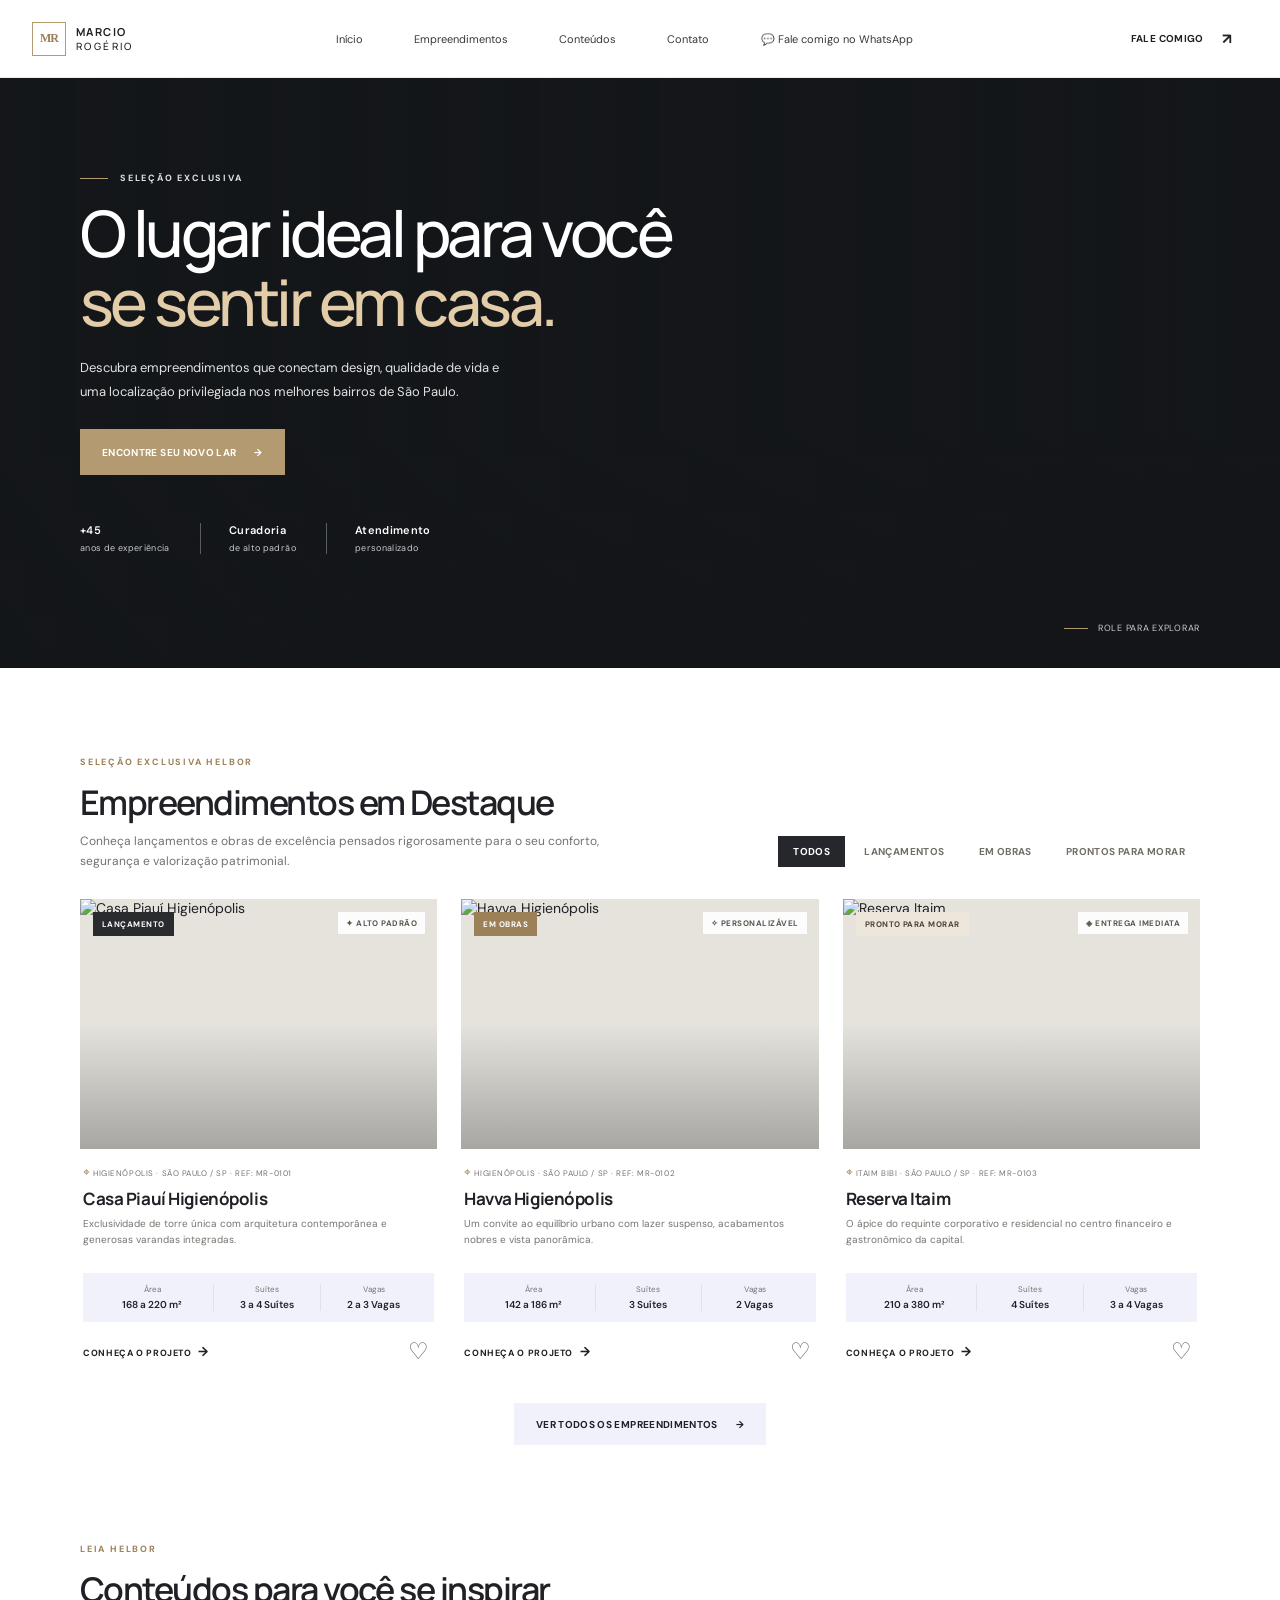
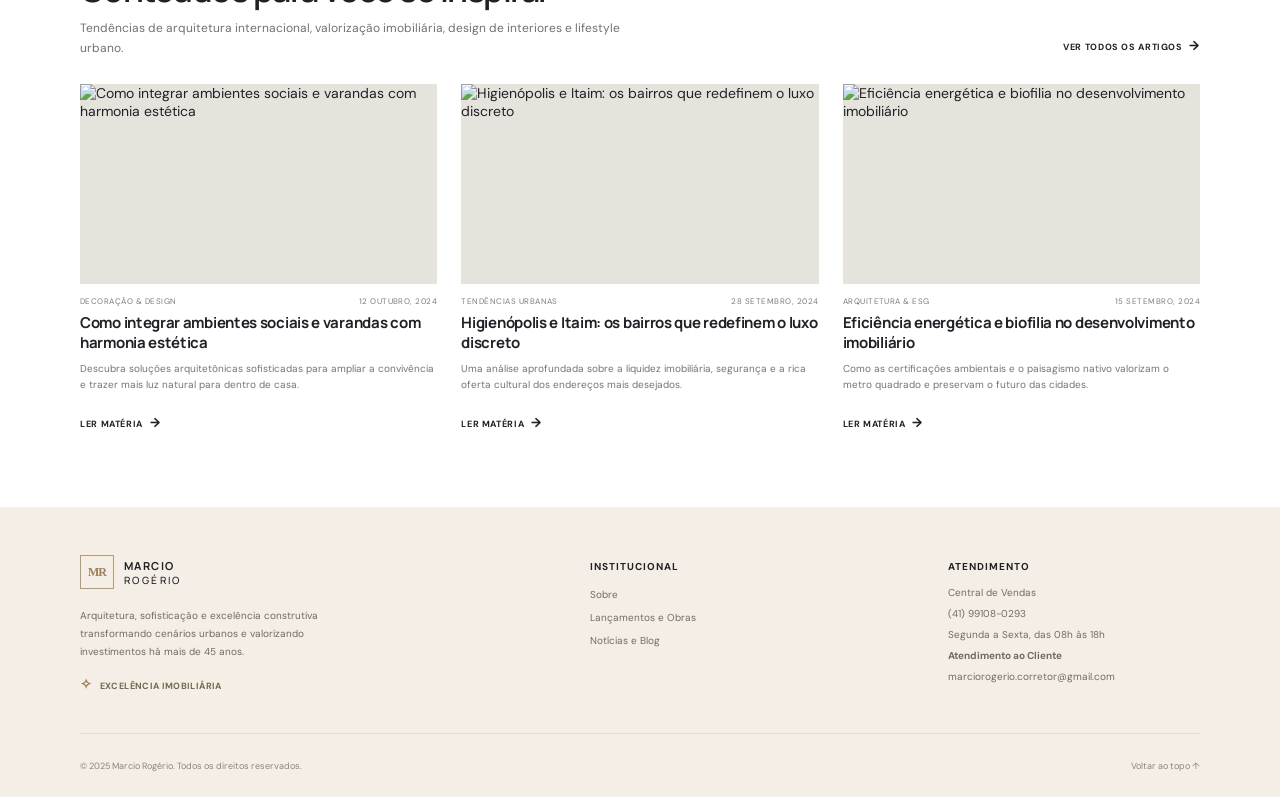
==== commit 420fffdd: "Tour Virtual 360 nos imoveis e responsividade mobile completa" ====
--- a/index.html
+++ b/index.html
@@ -17,21 +17,18 @@
   <body>
     <header class="site-header">
       <div class="header-inner">
-        <a class="wordmark" href="#inicio" aria-label="Marcio Rogério — página inicial">
-          <span class="wordmark-mark" aria-hidden="true">MR</span>
-          <span class="wordmark-name">MARCIO <strong>ROGÉRIO</strong></span>
+        <a class="wordmark" href="#inicio" id="site-logo-link" aria-label="Página inicial">
+          <img class="wordmark-image" id="site-logo-img" src="" alt="Logomarca" style="display:none;" />
+          <span class="wordmark-mark" id="site-logo-mark" aria-hidden="true">MR</span>
+          <span class="wordmark-name" id="site-logo-text">MARCIO <strong>ROGÉRIO</strong></span>
         </a>
         <button class="menu-toggle" type="button" aria-expanded="false" aria-controls="primary-navigation" aria-label="Abrir menu">
           <span></span><span></span>
         </button>
         <nav class="primary-navigation" id="primary-navigation" aria-label="Navegação principal">
-          <a href="#inicio">Início</a>
-          <a href="#empreendimentos">Empreendimentos</a>
-          <a href="#empreendimentos" data-filter-nav="lancamento">Lançamentos</a>
-          <a href="#conteudos">Conteúdos</a>
-          <a href="#contato">Contato</a>
+          <!-- Renderizado dinamicamente via script.js -->
         </nav>
-        <a class="button button-small header-cta" href="https://wa.me/5541991080293" target="_blank" rel="noreferrer">Fale comigo <span aria-hidden="true">↗</span></a>
+        <a class="button button-small header-cta" id="header-cta-btn" href="https://wa.me/5541991080293" target="_blank" rel="noreferrer">Fale comigo <span aria-hidden="true">↗</span></a>
       </div>
     </header>
 
@@ -97,9 +94,10 @@
     <footer class="site-footer" id="contato">
       <div class="footer-inner page-width">
         <div class="footer-about">
-          <a class="wordmark footer-wordmark" href="#inicio">
-            <span class="wordmark-mark" aria-hidden="true">MR</span>
-            <span class="wordmark-name">MARCIO <strong>ROGÉRIO</strong></span>
+          <a class="wordmark footer-wordmark" href="#inicio" id="footer-logo-link">
+            <img class="wordmark-image" id="footer-logo-img" src="" alt="Logomarca" style="display:none;" />
+            <span class="wordmark-mark" id="footer-logo-mark" aria-hidden="true">MR</span>
+            <span class="wordmark-name" id="footer-logo-text">MARCIO <strong>ROGÉRIO</strong></span>
           </a>
           <p>Arquitetura, sofisticação e excelência construtiva transformando cenários urbanos e valorizando investimentos há mais de 45 anos.</p>
           <span class="excellence"><span aria-hidden="true">✧</span> Excelência imobiliária</span>
--- a/styles.css
+++ b/styles.css
@@ -62,6 +62,7 @@
 }
 
 .wordmark { display: inline-flex; align-items: center; gap: 10px; flex-shrink: 0; }
+.wordmark-image { max-height: 48px; max-width: 220px; object-fit: contain; display: block; }
 .wordmark-mark {
   width: 34px;
   height: 34px;
@@ -74,6 +75,15 @@
 }
 .wordmark-name { font: 700 11px var(--display); letter-spacing: .13em; }
 .wordmark-name strong { display: block; font-size: 10px; font-weight: 500; letter-spacing: .24em; }
+
+.wordmark-image {
+  max-height: 42px;
+  max-width: 190px;
+  width: auto;
+  height: auto;
+  object-fit: contain;
+  display: block;
+}
 
 .primary-navigation { display: flex; align-items: center; gap: clamp(24px, 4vw, 56px); }
 .primary-navigation a {
@@ -308,62 +318,169 @@
 /* ==========================================================================
    RESPONSIVIDADE
    ========================================================================== */
+/* ==========================================================================
+   BOTÕES E ELEMENTOS DE TOUR VIRTUAL 360°
+   ========================================================================== */
+.tour-btn {
+  display: inline-flex;
+  align-items: center;
+  gap: 6px;
+  padding: 5px 11px;
+  background: rgba(180, 154, 112, 0.12);
+  color: var(--gold-dark);
+  border: 1px solid var(--gold);
+  border-radius: 3px;
+  font-size: 8.5px;
+  font-weight: 700;
+  letter-spacing: 0.05em;
+  text-transform: uppercase;
+  text-decoration: none;
+  transition: all 0.2s ease;
+}
+.tour-btn:hover {
+  background: var(--gold);
+  color: #fff;
+  transform: translateY(-1px);
+}
+.tour-floating-badge {
+  position: absolute;
+  top: 14px;
+  right: 14px;
+  z-index: 2;
+  background: rgba(18, 20, 24, 0.88);
+  color: #e6cda7;
+  padding: 5px 10px;
+  font-size: 8px;
+  font-weight: 700;
+  letter-spacing: 0.1em;
+  text-transform: uppercase;
+  border-radius: 20px;
+  border: 1px solid rgba(180, 154, 112, 0.4);
+  backdrop-filter: blur(4px);
+  -webkit-backdrop-filter: blur(4px);
+  box-shadow: 0 4px 12px rgba(0,0,0,0.25);
+  display: inline-flex;
+  align-items: center;
+  gap: 5px;
+}
+
+/* ==========================================================================
+   RESPONSIVIDADE COMPLETA (TABLETS E SMARTPHONES)
+   ========================================================================== */
 @media (max-width: 900px) {
-  .site-header { height: 68px; }
-  .header-inner { width: calc(100% - 36px); }
+  .site-header { height: auto; min-height: 64px; }
+  .header-inner { width: 100%; max-width: 100%; padding-inline: 16px; height: 64px; }
   .menu-toggle {
     display: flex;
     flex-direction: column;
     justify-content: center;
     gap: 5px;
-    width: 36px;
-    height: 36px;
+    width: 38px;
+    height: 38px;
     border: 0;
     background: transparent;
     cursor: pointer;
+    padding: 6px;
   }
-  .menu-toggle span { display: block; width: 20px; height: 2px; background: var(--ink); margin-inline: auto; transition: transform .2s ease; }
+  .menu-toggle span { display: block; width: 22px; height: 2px; background: var(--ink); margin-inline: auto; transition: transform .2s ease; }
   .primary-navigation {
     position: fixed;
-    top: 68px;
+    top: 64px;
     left: 0;
     right: 0;
     display: none;
     flex-direction: column;
-    align-items: flex-start;
-    gap: 20px;
-    padding: 24px;
-    background: #fff;
-    border-bottom: 1px solid rgba(32,33,38,.1);
+    align-items: stretch;
+    gap: 16px;
+    padding: 24px 20px;
+    background: #ffffff;
+    border-bottom: 1px solid rgba(32,33,38,.12);
+    box-shadow: 0 16px 32px rgba(0,0,0,0.12);
+    z-index: 9999;
   }
   .primary-navigation.is-open { display: flex; }
+  .primary-navigation a { font-size: 13px; font-weight: 600; padding-block: 6px; border-bottom: 1px solid #f1eeea; }
+  .mobile-nav-cta {
+    display: flex !important;
+    align-items: center;
+    justify-content: center;
+    gap: 8px;
+    margin-top: 10px;
+    padding: 12px 18px;
+    background: var(--gold);
+    color: #fff !important;
+    font-size: 12px;
+    font-weight: 700;
+    text-transform: uppercase;
+    letter-spacing: 0.05em;
+    border-radius: 4px;
+    border: none !important;
+  }
   .header-cta { display: none; }
-  .hero { min-height: 520px; }
-  .hero-content { padding-block: 60px 80px; }
-  .hero-highlights { gap: 16px; margin-top: 36px; }
-  .hero-highlights strong { font-size: 9px; }
+
+  .hero { min-height: auto; }
+  .hero-content { padding-block: 50px 70px; }
+  .hero h1 { font-size: clamp(30px, 7vw, 48px); }
+  .hero-highlights { gap: 14px; margin-top: 32px; flex-wrap: wrap; }
+  .hero-highlights strong { font-size: 10px; }
   .scroll-cue { display: none; }
-  .section { padding-block: 58px; }
-  .section-heading h2 { font-size: 27px; }
+
+  .section { padding-block: 48px; }
+  .section-heading { flex-direction: column; align-items: flex-start; gap: 16px; }
+  .section-heading h2 { font-size: 24px; }
   .section-intro { font-size: 11px; }
-  .filter-list { width: calc(100vw - 20px); margin-right: -20px; }
-  .project-grid, .article-grid { grid-template-columns: 1fr; gap: 34px; }
-  .project-image-link { height: clamp(220px, 65vw, 340px); }
+
+  .filter-list {
+    width: 100%;
+    margin: 0;
+    overflow-x: auto;
+    -webkit-overflow-scrolling: touch;
+    scrollbar-width: none;
+    display: flex;
+    gap: 6px;
+    padding-bottom: 8px;
+  }
+  .filter-list::-webkit-scrollbar { display: none; }
+  .filter-button { white-space: nowrap; flex-shrink: 0; font-size: 9px; padding: 6px 12px; }
+
+  .project-grid, .article-grid { grid-template-columns: 1fr; gap: 28px; }
+  .project-image-link { height: clamp(210px, 60vw, 320px); }
   .project-info h3 { font-size: 18px; }
-  .project-description { min-height: 0; }
-  .project-stats { grid-template-columns: repeat(3, minmax(0, 1fr)); text-align: center; }
+  .project-description { min-height: 0; font-size: 11px; }
+  .project-stats { grid-template-columns: repeat(3, minmax(0, 1fr)); text-align: center; padding: 10px 4px; }
   .project-stats div { display: block; }
   .project-stats div + div { border-left: 1px solid rgba(32,33,38,.08); }
-  .project-stats dt { margin-bottom: 4px; }
-  .article-image { height: clamp(220px, 62vw, 340px); }
-  .article-card h3 { font-size: 17px; }
+  .project-stats dt { margin-bottom: 3px; font-size: 7.5px; }
+  .project-stats dd { font-size: 9.5px; }
+
+  .project-actions {
+    display: flex;
+    align-items: center;
+    justify-content: space-between;
+    gap: 8px;
+    flex-wrap: wrap;
+  }
+
+  .article-image { height: clamp(200px, 55vw, 300px); }
+  .article-card h3 { font-size: 16px; }
   .article-card > p { min-height: 0; font-size: 11px; }
-  .editorial-section { padding-top: 4px; }
-  .editorial-heading { gap: 13px; }
-  .footer-inner { grid-template-columns: 1fr 1fr; gap: 32px 20px; padding-block: 40px 30px; }
-  .footer-about { grid-column: 1 / -1; max-width: 360px; }
-  .footer-contact { grid-column: 1 / -1; }
-  .footer-bottom { min-height: 58px; gap: 16px; font-size: 8px; }
+
+  .footer-inner { grid-template-columns: 1fr; gap: 28px; padding-block: 36px 28px; }
+  .footer-about { max-width: 100%; }
+  .footer-contact { width: 100%; }
+}
+
+@media (max-width: 480px) {
+  .page-width { padding-inline: 16px; }
+  .hero h1 { font-size: 28px; line-height: 1.15; }
+  .hero-copy { font-size: 12px; }
+  .hero-highlights { flex-direction: column; gap: 10px; }
+  .hero-highlights span + span { padding-left: 0; border-left: none; }
+  .wordmark-image { max-height: 36px; max-width: 140px; }
+  .wordmark-mark { width: 28px; height: 28px; font-size: 10px; }
+  .wordmark-name { font-size: 10px; }
+  .button { width: 100%; justify-content: center; }
+  .centered-action .button { width: 100%; }
 }
 
 @media (prefers-reduced-motion: reduce) {
